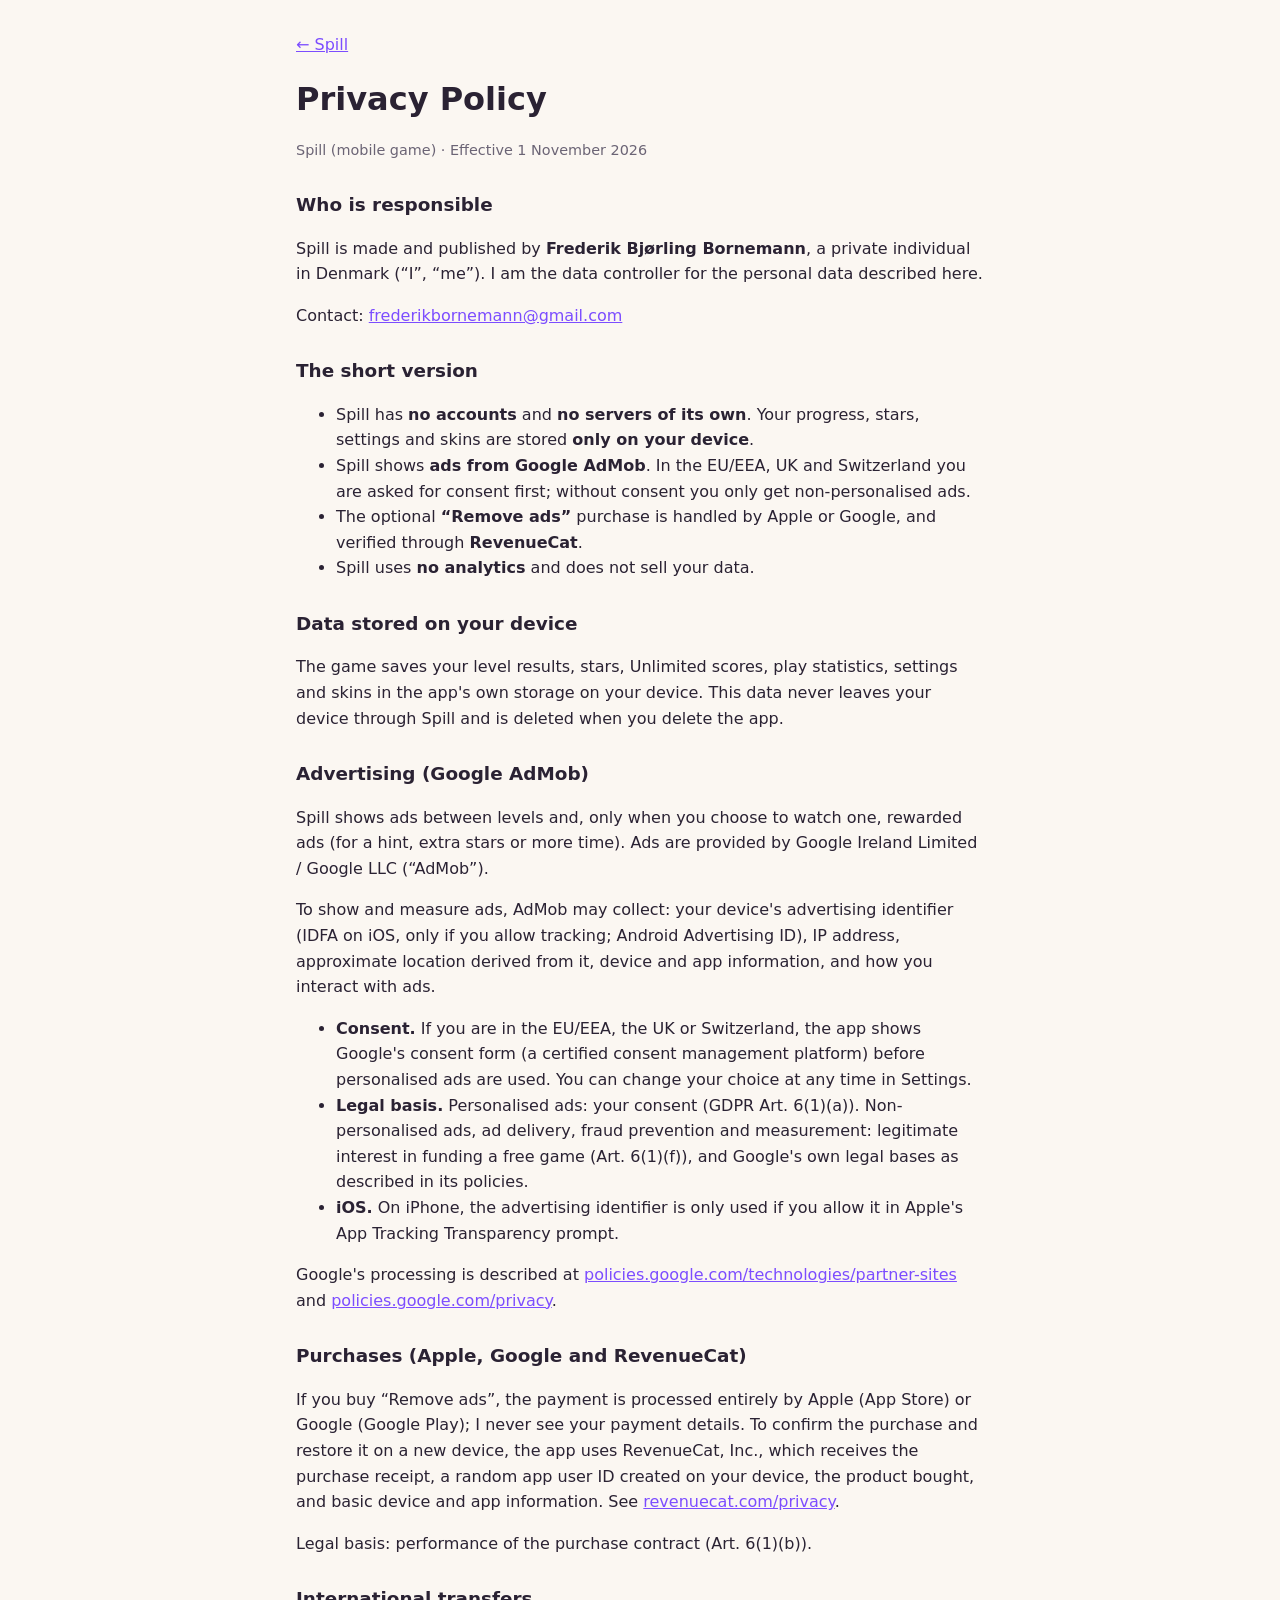
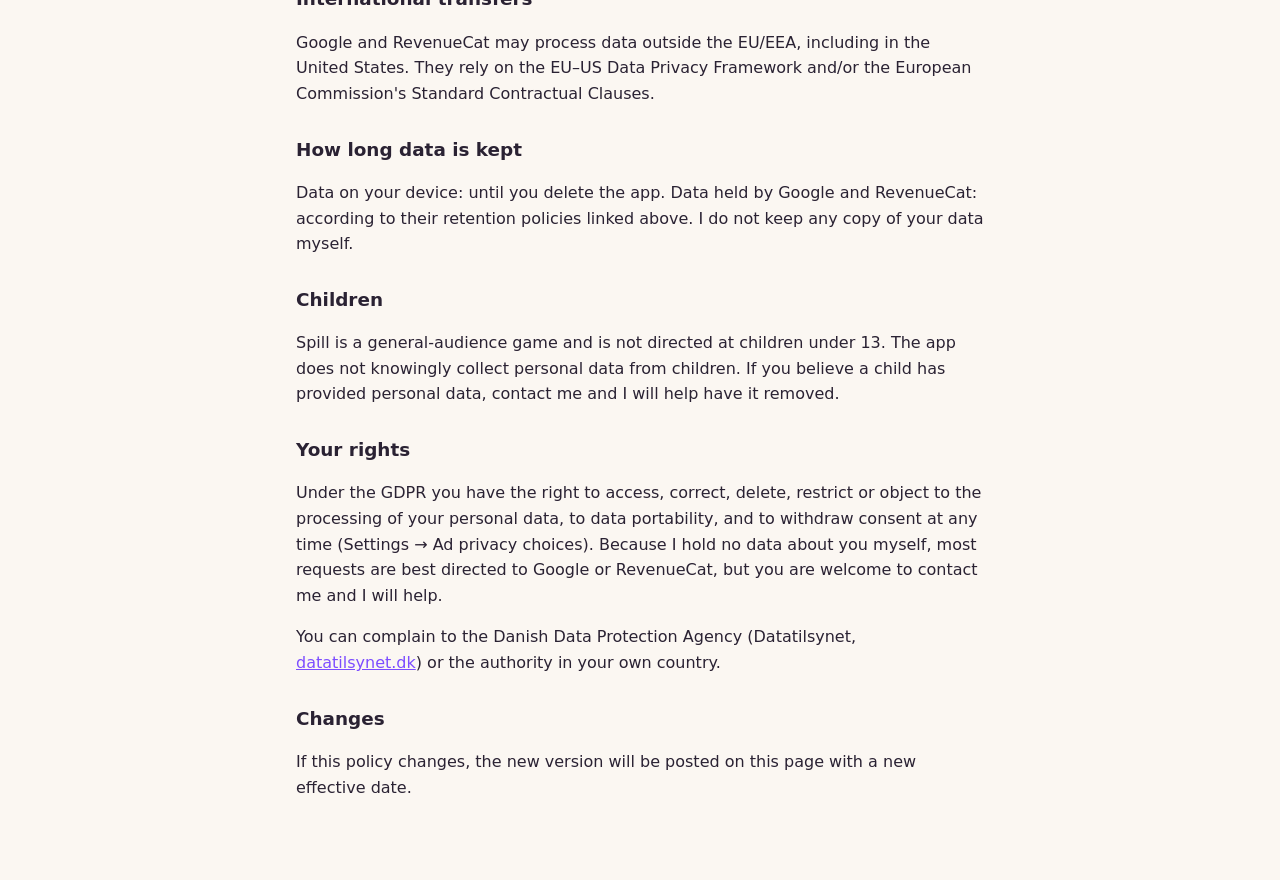
==== privacy.html @ 4641cc76 "Privacy policy and terms of use for Spill" ====
<!doctype html>
<html lang="en">
<head>
<meta charset="utf-8">
<meta name="viewport" content="width=device-width, initial-scale=1">
<title>Spill – Privacy Policy</title>
<link rel="stylesheet" href="style.css">
</head>
<body>
<main>
<p class="back"><a href="index.html">← Spill</a></p>
<h1>Privacy Policy</h1>
<p class="meta">Spill (mobile game) · Effective 1 November 2026</p>

<h2>Who is responsible</h2>
<p>Spill is made and published by <strong>Frederik Bjørling Bornemann</strong>, a private individual in Denmark (“I”, “me”). I am the data controller for the personal data described here.</p>
<p>Contact: <a href="mailto:frederikbornemann@gmail.com">frederikbornemann@gmail.com</a></p>

<h2>The short version</h2>
<ul>
<li>Spill has <strong>no accounts</strong> and <strong>no servers of its own</strong>. Your progress, stars, settings and skins are stored <strong>only on your device</strong>.</li>
<li>Spill shows <strong>ads from Google AdMob</strong>. In the EU/EEA, UK and Switzerland you are asked for consent first; without consent you only get non-personalised ads.</li>
<li>The optional <strong>“Remove ads”</strong> purchase is handled by Apple or Google, and verified through <strong>RevenueCat</strong>.</li>
<li>Spill uses <strong>no analytics</strong> and does not sell your data.</li>
</ul>

<h2>Data stored on your device</h2>
<p>The game saves your level results, stars, Unlimited scores, play statistics, settings and skins in the app's own storage on your device. This data never leaves your device through Spill and is deleted when you delete the app.</p>

<h2>Advertising (Google AdMob)</h2>
<p>Spill shows ads between levels and, only when you choose to watch one, rewarded ads (for a hint, extra stars or more time). Ads are provided by Google Ireland Limited / Google LLC (“AdMob”).</p>
<p>To show and measure ads, AdMob may collect: your device's advertising identifier (IDFA on iOS, only if you allow tracking; Android Advertising ID), IP address, approximate location derived from it, device and app information, and how you interact with ads.</p>
<ul>
<li><strong>Consent.</strong> If you are in the EU/EEA, the UK or Switzerland, the app shows Google's consent form (a certified consent management platform) before personalised ads are used. You can change your choice at any time in Settings.</li>
<li><strong>Legal basis.</strong> Personalised ads: your consent (GDPR Art. 6(1)(a)). Non-personalised ads, ad delivery, fraud prevention and measurement: legitimate interest in funding a free game (Art. 6(1)(f)), and Google's own legal bases as described in its policies.</li>
<li><strong>iOS.</strong> On iPhone, the advertising identifier is only used if you allow it in Apple's App Tracking Transparency prompt.</li>
</ul>
<p>Google's processing is described at <a href="https://policies.google.com/technologies/partner-sites">policies.google.com/technologies/partner-sites</a> and <a href="https://policies.google.com/privacy">policies.google.com/privacy</a>.</p>

<h2>Purchases (Apple, Google and RevenueCat)</h2>
<p>If you buy “Remove ads”, the payment is processed entirely by Apple (App Store) or Google (Google Play); I never see your payment details. To confirm the purchase and restore it on a new device, the app uses RevenueCat, Inc., which receives the purchase receipt, a random app user ID created on your device, the product bought, and basic device and app information. See <a href="https://www.revenuecat.com/privacy">revenuecat.com/privacy</a>.</p>
<p>Legal basis: performance of the purchase contract (Art. 6(1)(b)).</p>

<h2>International transfers</h2>
<p>Google and RevenueCat may process data outside the EU/EEA, including in the United States. They rely on the EU–US Data Privacy Framework and/or the European Commission's Standard Contractual Clauses.</p>

<h2>How long data is kept</h2>
<p>Data on your device: until you delete the app. Data held by Google and RevenueCat: according to their retention policies linked above. I do not keep any copy of your data myself.</p>

<h2>Children</h2>
<p>Spill is a general-audience game and is not directed at children under 13. The app does not knowingly collect personal data from children. If you believe a child has provided personal data, contact me and I will help have it removed.</p>

<h2>Your rights</h2>
<p>Under the GDPR you have the right to access, correct, delete, restrict or object to the processing of your personal data, to data portability, and to withdraw consent at any time (Settings → Ad privacy choices). Because I hold no data about you myself, most requests are best directed to Google or RevenueCat, but you are welcome to contact me and I will help.</p>
<p>You can complain to the Danish Data Protection Agency (Datatilsynet, <a href="https://www.datatilsynet.dk">datatilsynet.dk</a>) or the authority in your own country.</p>

<h2>Changes</h2>
<p>If this policy changes, the new version will be posted on this page with a new effective date.</p>
</main>
</body>
</html>
---- style.css ----
:root { --bg: #fbf7f2; --text: #2a2233; --muted: #6b6475; --accent: #7c4dff; }
@media (prefers-color-scheme: dark) { :root { --bg: #17141c; --text: #f1edf6; --muted: #a59fb0; --accent: #b39dff; } }
* { box-sizing: border-box; }
body { margin: 0; background: var(--bg); color: var(--text); font: 16px/1.6 system-ui, -apple-system, "Segoe UI", Roboto, sans-serif; }
main { max-width: 720px; margin: 0 auto; padding: 32px 16px 64px; }
h1 { font-size: 2rem; margin: 0 0 4px; }
h2 { font-size: 1.15rem; margin: 28px 0 6px; }
a { color: var(--accent); }
.meta { color: var(--muted); font-size: 0.9rem; }
.back { margin: 0 0 16px; }
.links { font-size: 1.1rem; }
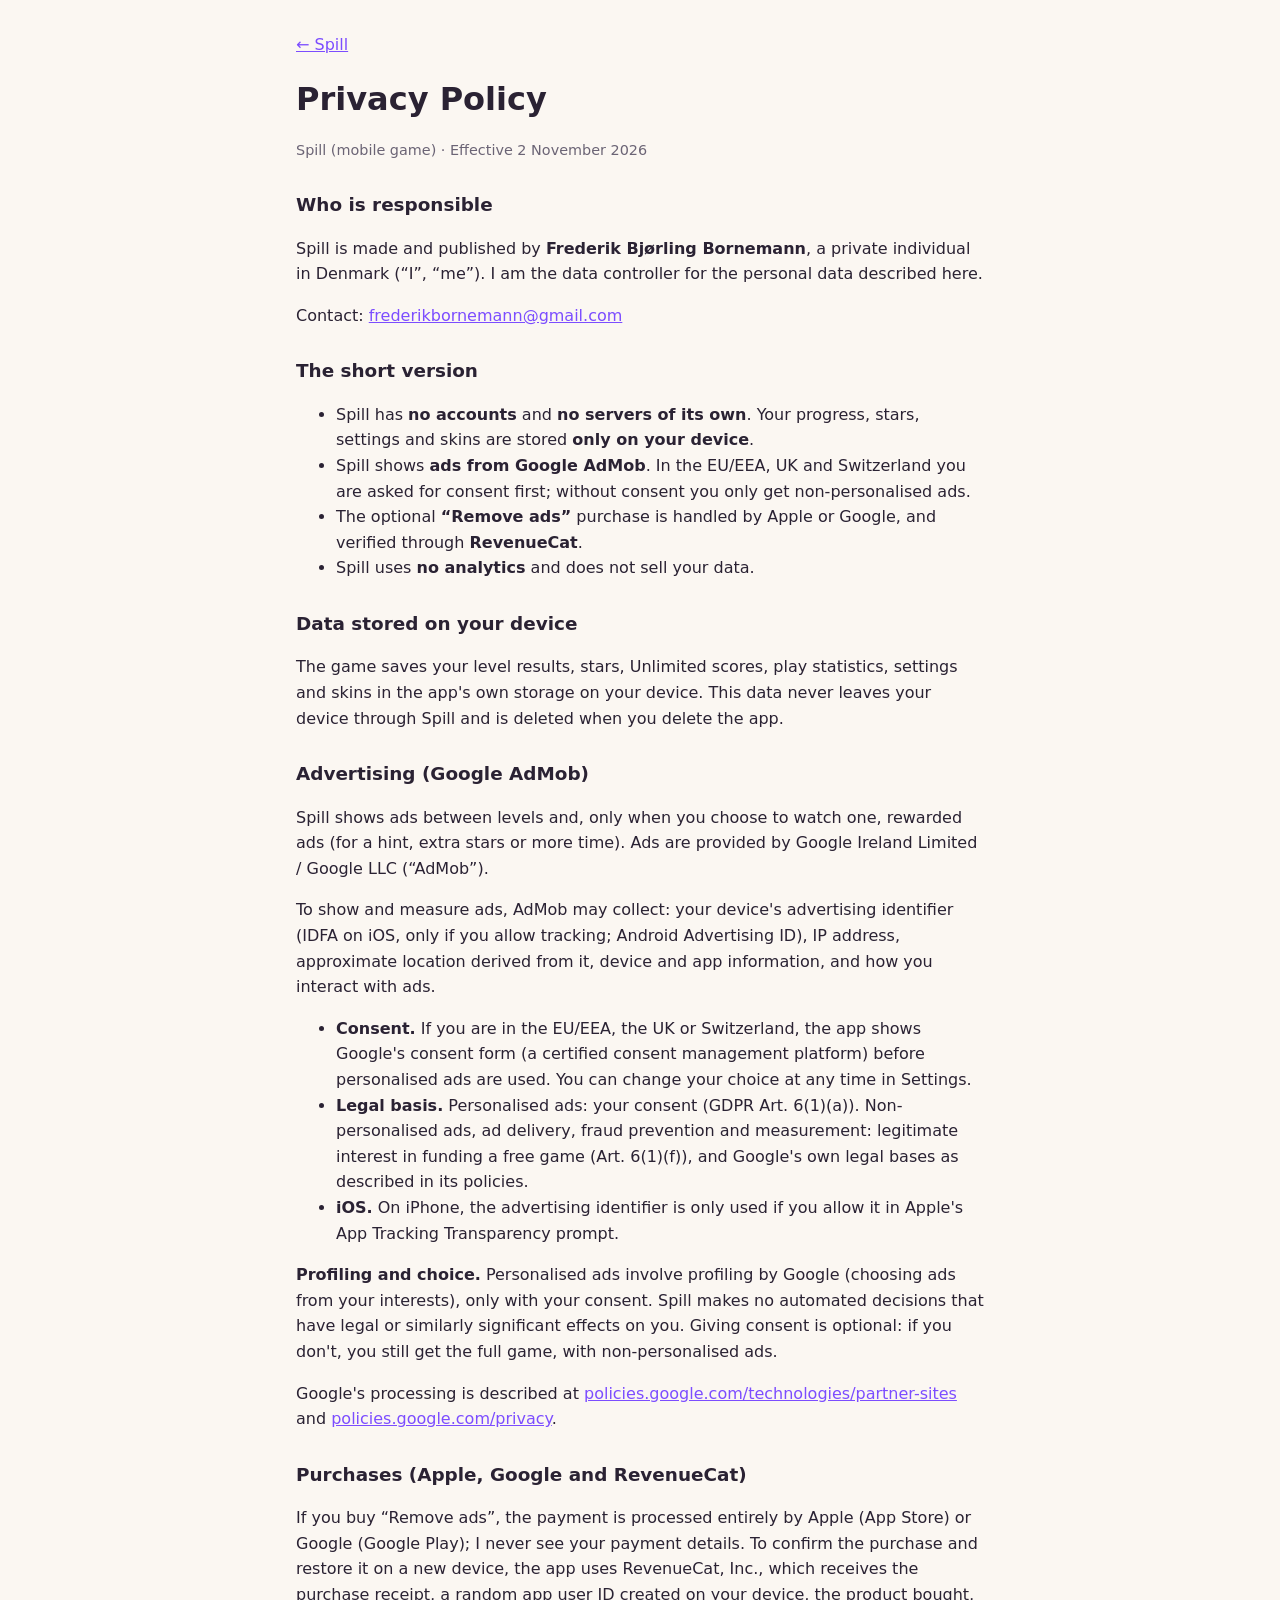
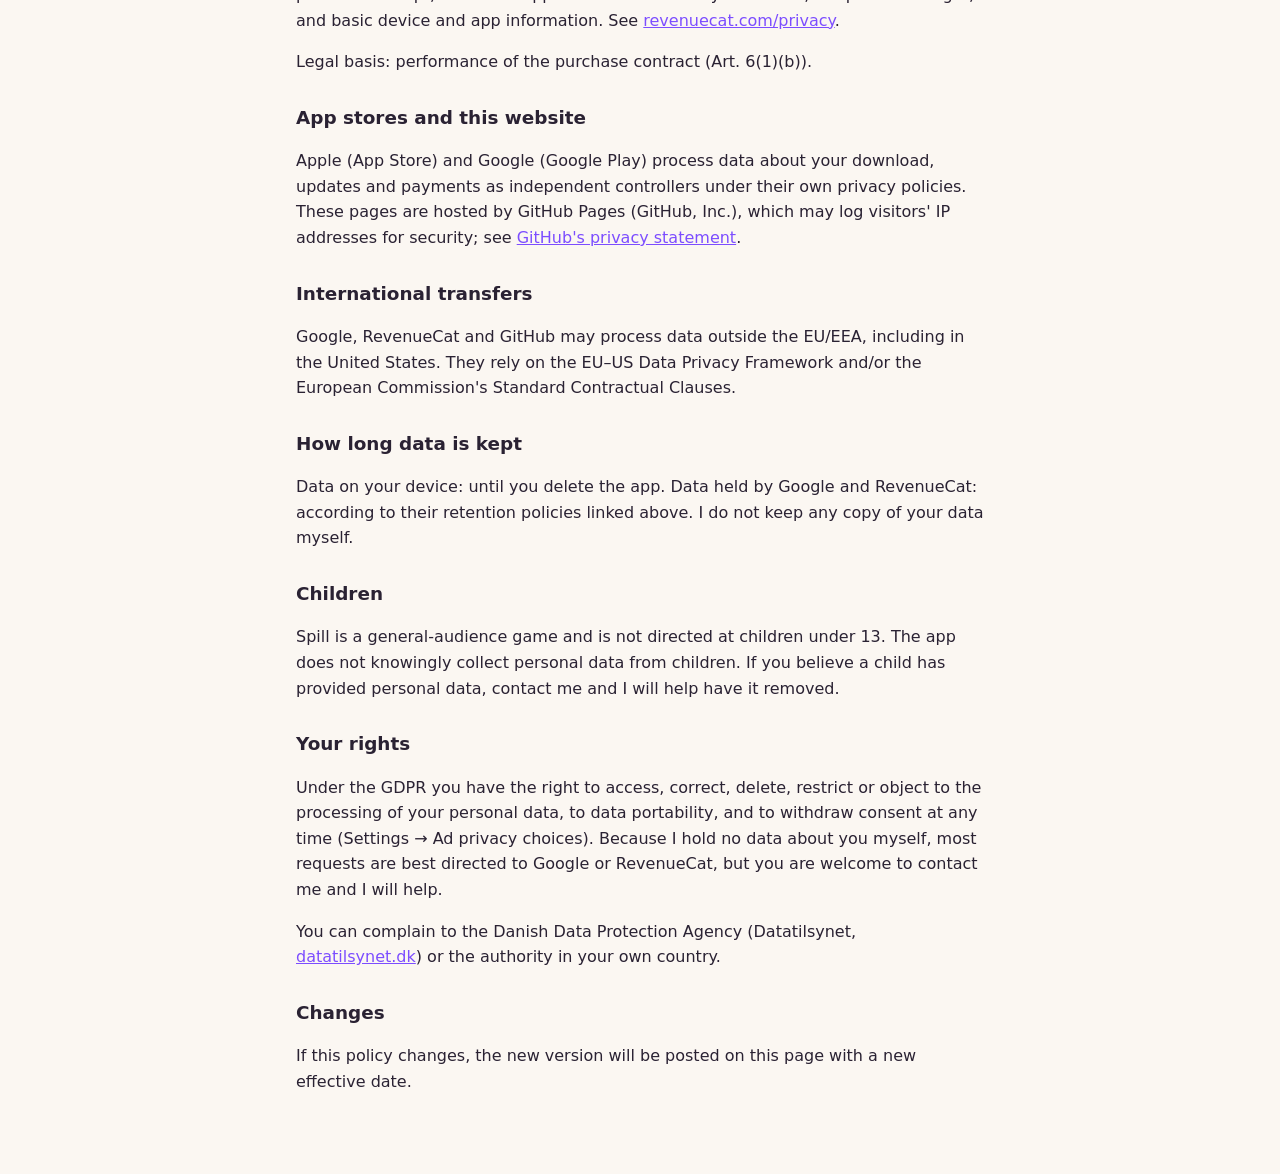
==== commit ee6f5b1e: "Privacy policy: profiling and optional consent, app stores and GitHub Pages" ====
--- a/privacy.html
+++ b/privacy.html
@@ -10,7 +10,7 @@
 <main>
 <p class="back"><a href="index.html">← Spill</a></p>
 <h1>Privacy Policy</h1>
-<p class="meta">Spill (mobile game) · Effective 1 November 2026</p>
+<p class="meta">Spill (mobile game) · Effective 2 November 2026</p>
 
 <h2>Who is responsible</h2>
 <p>Spill is made and published by <strong>Frederik Bjørling Bornemann</strong>, a private individual in Denmark (“I”, “me”). I am the data controller for the personal data described here.</p>
@@ -35,14 +35,18 @@
 <li><strong>Legal basis.</strong> Personalised ads: your consent (GDPR Art. 6(1)(a)). Non-personalised ads, ad delivery, fraud prevention and measurement: legitimate interest in funding a free game (Art. 6(1)(f)), and Google's own legal bases as described in its policies.</li>
 <li><strong>iOS.</strong> On iPhone, the advertising identifier is only used if you allow it in Apple's App Tracking Transparency prompt.</li>
 </ul>
+<p><strong>Profiling and choice.</strong> Personalised ads involve profiling by Google (choosing ads from your interests), only with your consent. Spill makes no automated decisions that have legal or similarly significant effects on you. Giving consent is optional: if you don't, you still get the full game, with non-personalised ads.</p>
 <p>Google's processing is described at <a href="https://policies.google.com/technologies/partner-sites">policies.google.com/technologies/partner-sites</a> and <a href="https://policies.google.com/privacy">policies.google.com/privacy</a>.</p>
 
 <h2>Purchases (Apple, Google and RevenueCat)</h2>
 <p>If you buy “Remove ads”, the payment is processed entirely by Apple (App Store) or Google (Google Play); I never see your payment details. To confirm the purchase and restore it on a new device, the app uses RevenueCat, Inc., which receives the purchase receipt, a random app user ID created on your device, the product bought, and basic device and app information. See <a href="https://www.revenuecat.com/privacy">revenuecat.com/privacy</a>.</p>
 <p>Legal basis: performance of the purchase contract (Art. 6(1)(b)).</p>
 
+<h2>App stores and this website</h2>
+<p>Apple (App Store) and Google (Google Play) process data about your download, updates and payments as independent controllers under their own privacy policies. These pages are hosted by GitHub Pages (GitHub, Inc.), which may log visitors' IP addresses for security; see <a href="https://docs.github.com/en/site-policy/privacy-policies/github-general-privacy-statement">GitHub's privacy statement</a>.</p>
+
 <h2>International transfers</h2>
-<p>Google and RevenueCat may process data outside the EU/EEA, including in the United States. They rely on the EU–US Data Privacy Framework and/or the European Commission's Standard Contractual Clauses.</p>
+<p>Google, RevenueCat and GitHub may process data outside the EU/EEA, including in the United States. They rely on the EU–US Data Privacy Framework and/or the European Commission's Standard Contractual Clauses.</p>
 
 <h2>How long data is kept</h2>
 <p>Data on your device: until you delete the app. Data held by Google and RevenueCat: according to their retention policies linked above. I do not keep any copy of your data myself.</p>
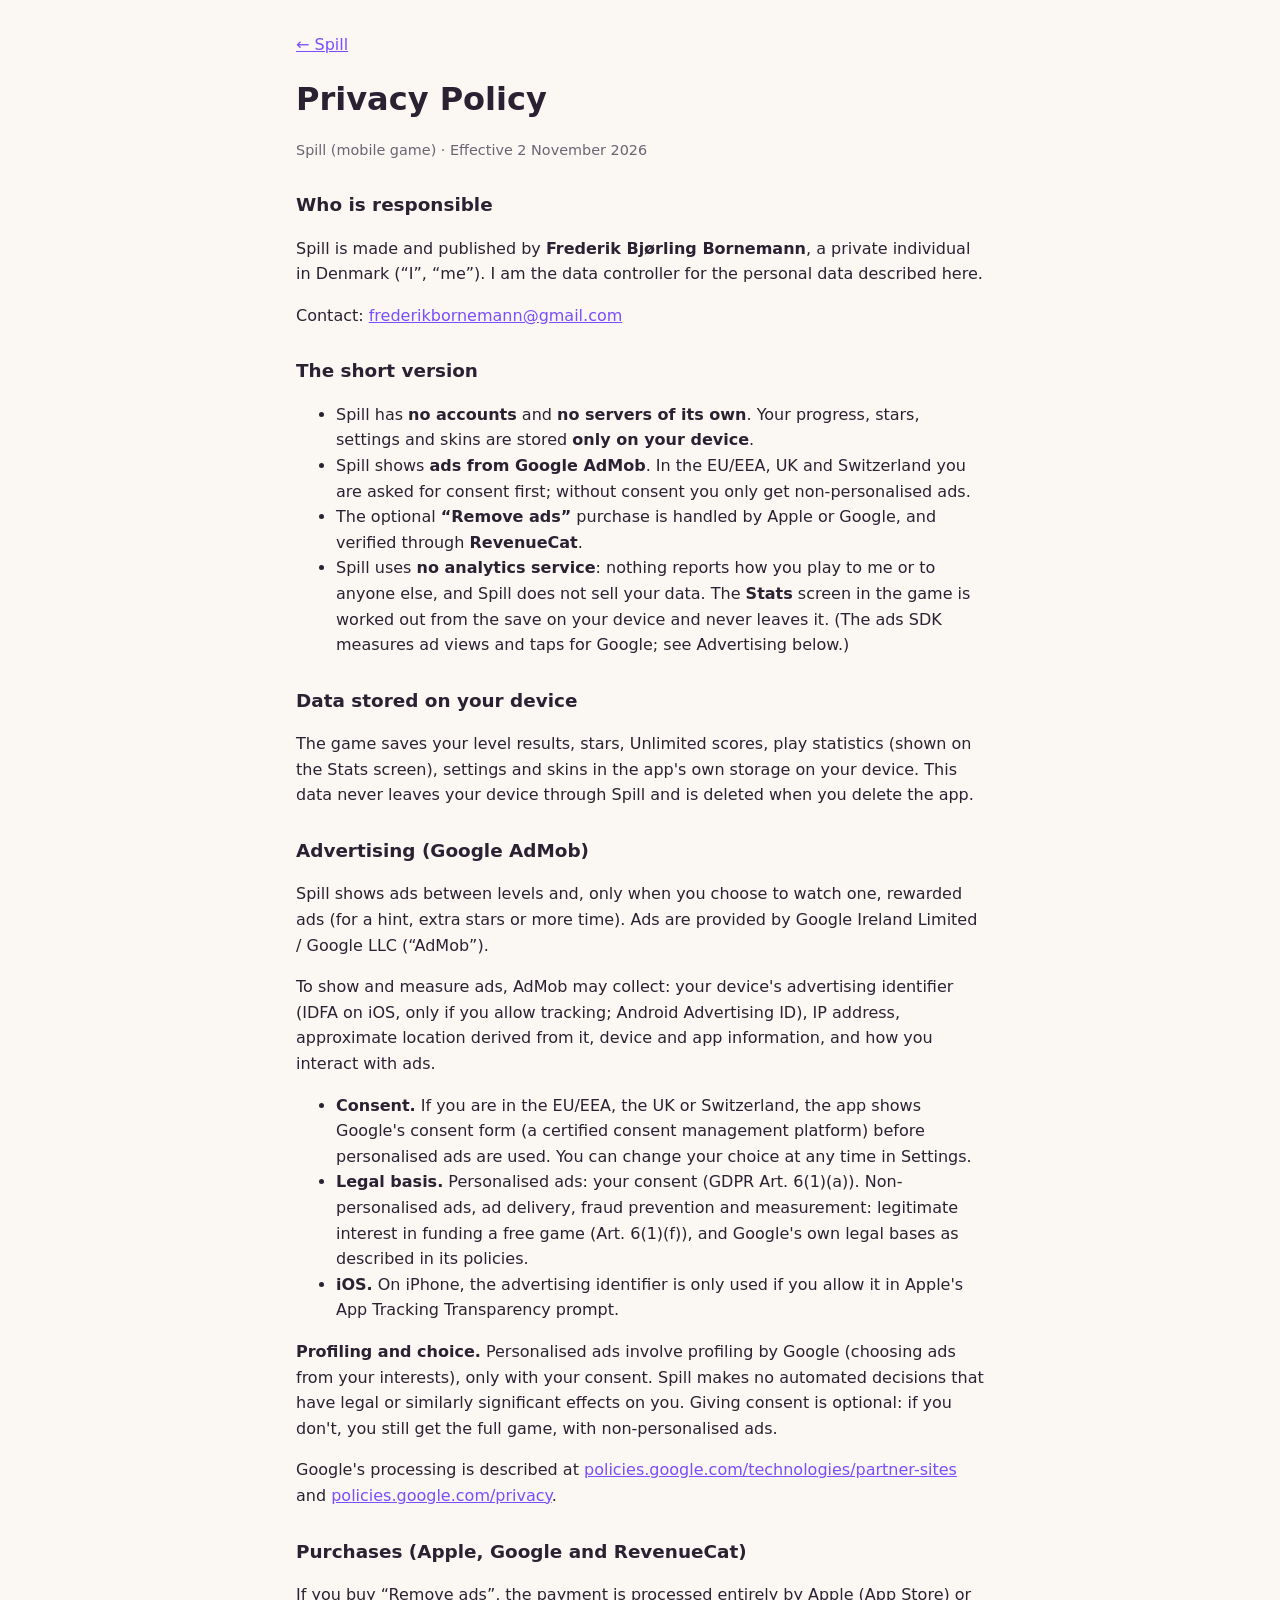
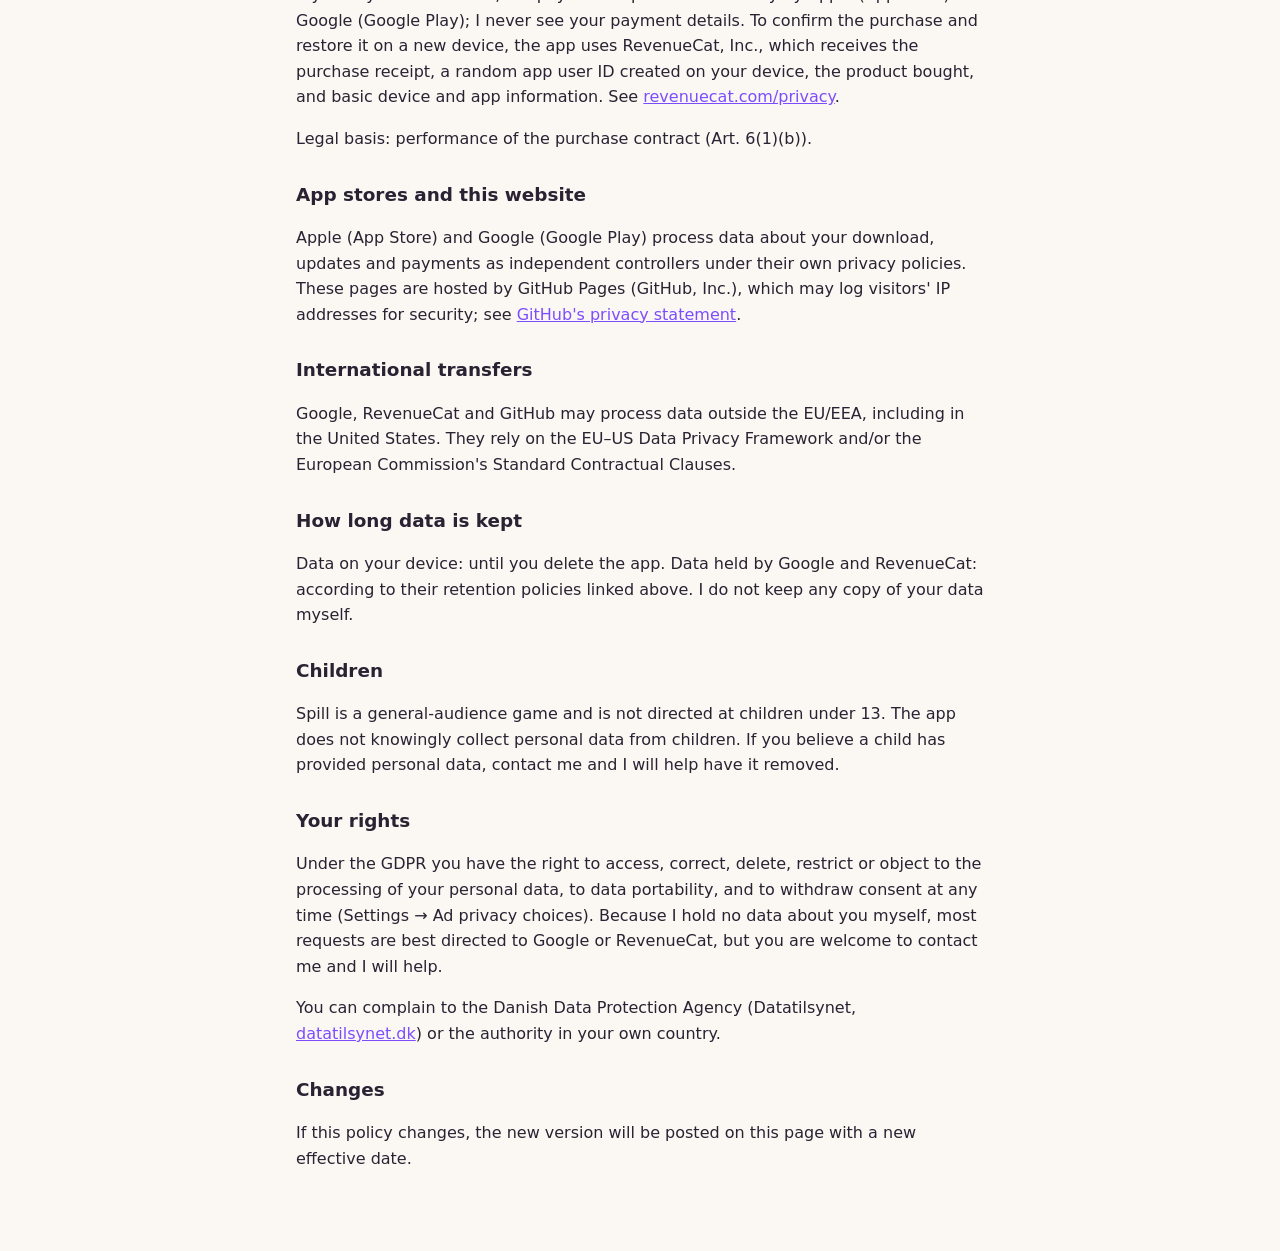
==== commit f1a01973: "Privacy policy: what 'no analytics' means" ====
--- a/privacy.html
+++ b/privacy.html
@@ -21,11 +21,11 @@
 <li>Spill has <strong>no accounts</strong> and <strong>no servers of its own</strong>. Your progress, stars, settings and skins are stored <strong>only on your device</strong>.</li>
 <li>Spill shows <strong>ads from Google AdMob</strong>. In the EU/EEA, UK and Switzerland you are asked for consent first; without consent you only get non-personalised ads.</li>
 <li>The optional <strong>“Remove ads”</strong> purchase is handled by Apple or Google, and verified through <strong>RevenueCat</strong>.</li>
-<li>Spill uses <strong>no analytics</strong> and does not sell your data.</li>
+<li>Spill uses <strong>no analytics service</strong>: nothing reports how you play to me or to anyone else, and Spill does not sell your data. The <strong>Stats</strong> screen in the game is worked out from the save on your device and never leaves it. (The ads SDK measures ad views and taps for Google; see Advertising below.)</li>
 </ul>
 
 <h2>Data stored on your device</h2>
-<p>The game saves your level results, stars, Unlimited scores, play statistics, settings and skins in the app's own storage on your device. This data never leaves your device through Spill and is deleted when you delete the app.</p>
+<p>The game saves your level results, stars, Unlimited scores, play statistics (shown on the Stats screen), settings and skins in the app's own storage on your device. This data never leaves your device through Spill and is deleted when you delete the app.</p>
 
 <h2>Advertising (Google AdMob)</h2>
 <p>Spill shows ads between levels and, only when you choose to watch one, rewarded ads (for a hint, extra stars or more time). Ads are provided by Google Ireland Limited / Google LLC (“AdMob”).</p>
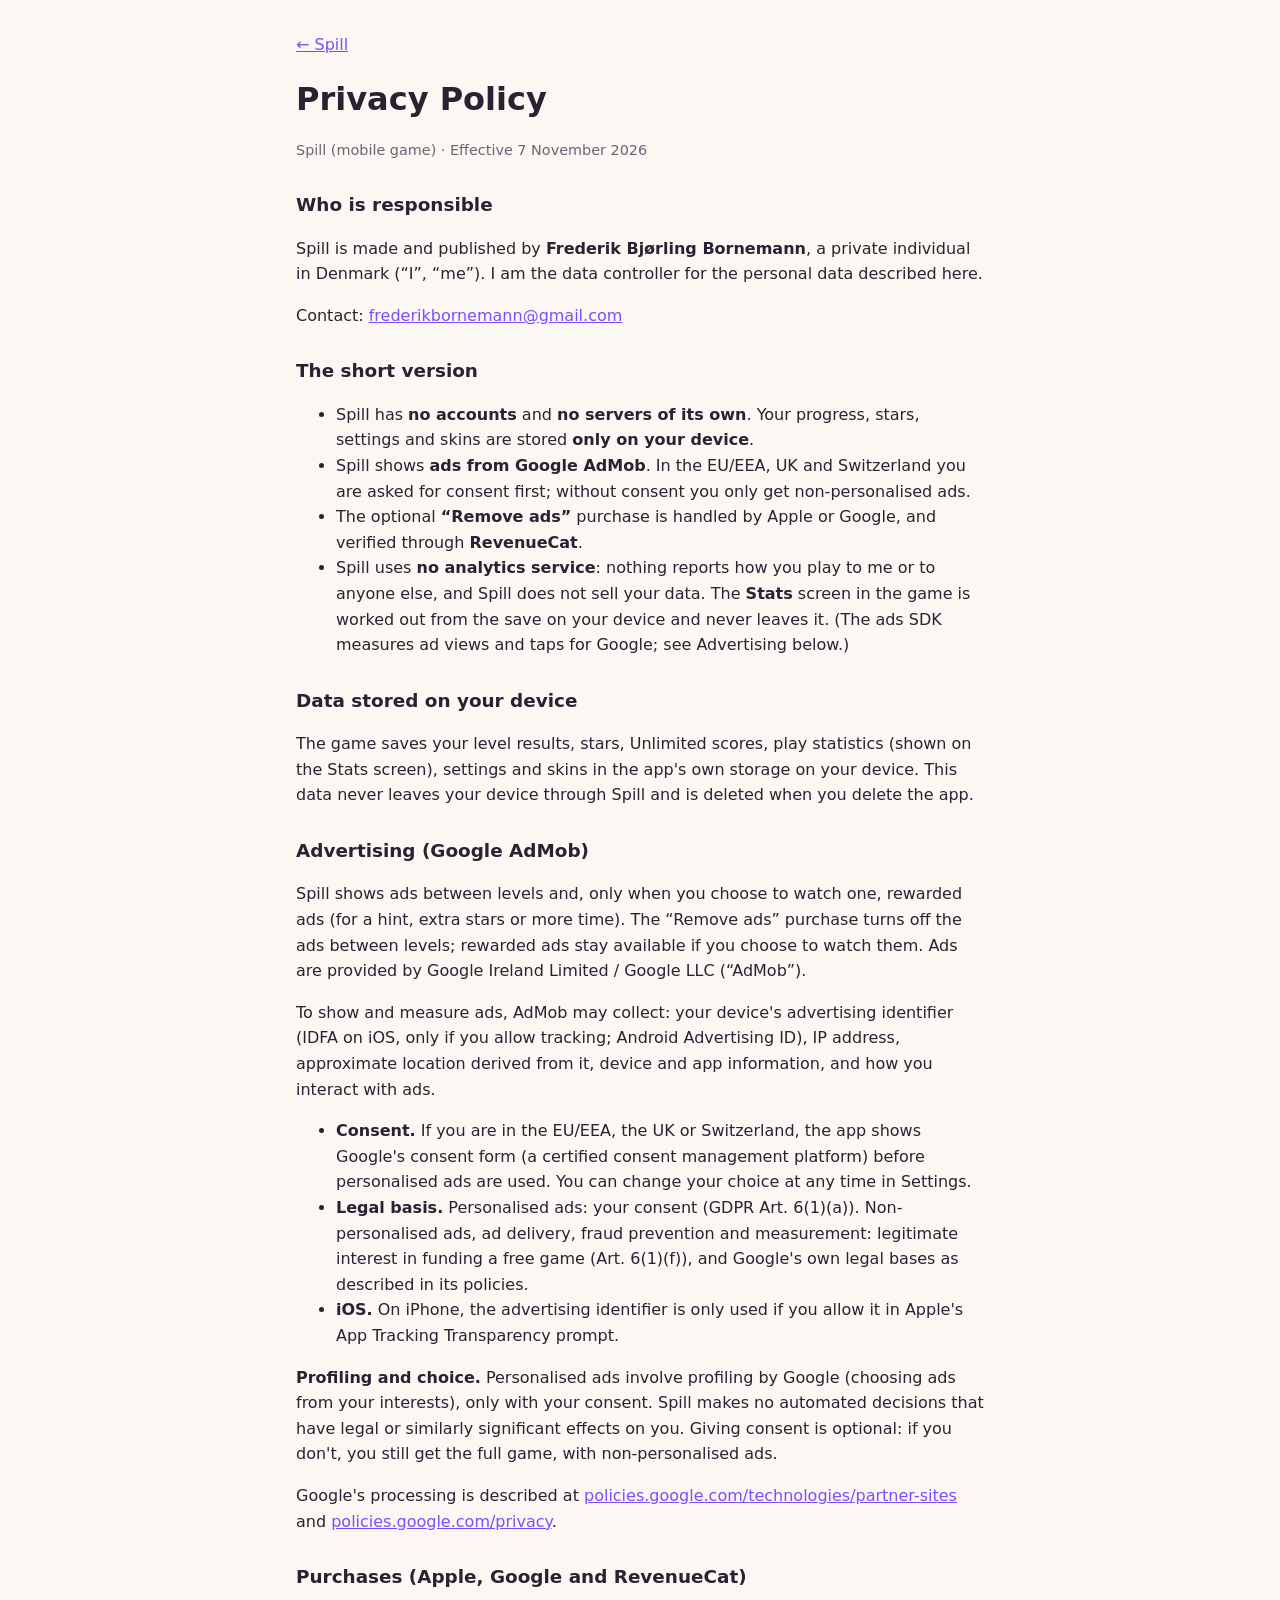
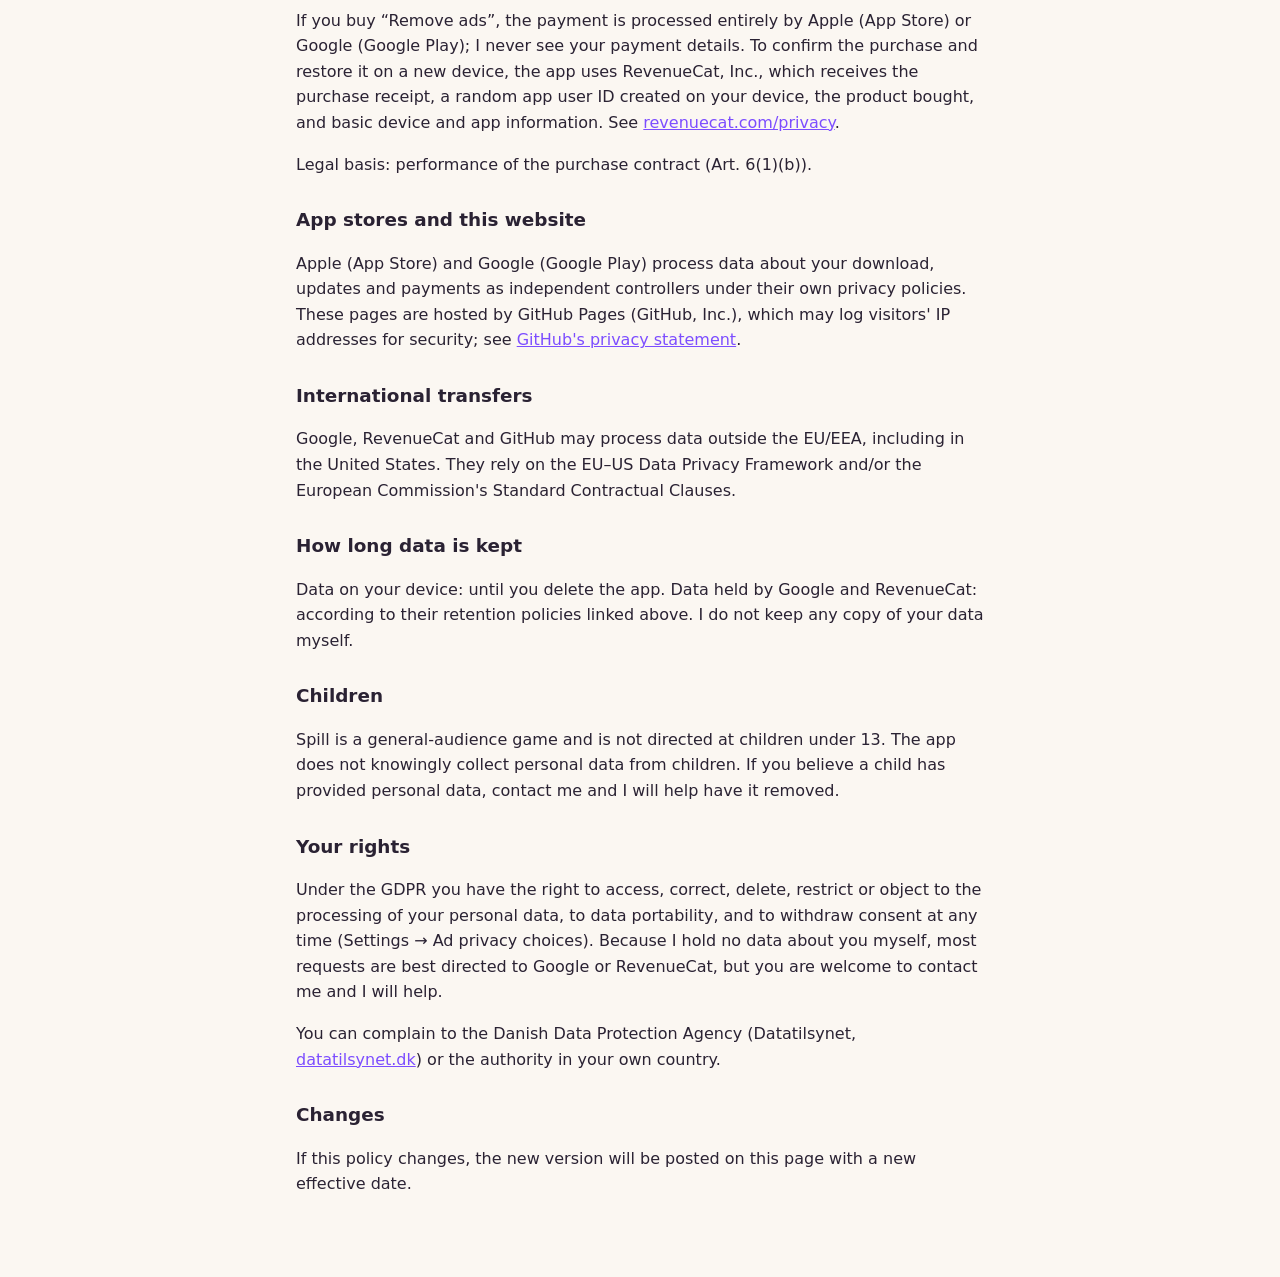
==== commit 2af5173a: "Clarify that Remove ads turns off ads between levels only Rewarded ads the player chooses to watch s" ====
--- a/privacy.html
+++ b/privacy.html
@@ -10,7 +10,7 @@
 <main>
 <p class="back"><a href="index.html">← Spill</a></p>
 <h1>Privacy Policy</h1>
-<p class="meta">Spill (mobile game) · Effective 2 November 2026</p>
+<p class="meta">Spill (mobile game) · Effective 7 November 2026</p>
 
 <h2>Who is responsible</h2>
 <p>Spill is made and published by <strong>Frederik Bjørling Bornemann</strong>, a private individual in Denmark (“I”, “me”). I am the data controller for the personal data described here.</p>
@@ -28,7 +28,7 @@
 <p>The game saves your level results, stars, Unlimited scores, play statistics (shown on the Stats screen), settings and skins in the app's own storage on your device. This data never leaves your device through Spill and is deleted when you delete the app.</p>
 
 <h2>Advertising (Google AdMob)</h2>
-<p>Spill shows ads between levels and, only when you choose to watch one, rewarded ads (for a hint, extra stars or more time). Ads are provided by Google Ireland Limited / Google LLC (“AdMob”).</p>
+<p>Spill shows ads between levels and, only when you choose to watch one, rewarded ads (for a hint, extra stars or more time). The “Remove ads” purchase turns off the ads between levels; rewarded ads stay available if you choose to watch them. Ads are provided by Google Ireland Limited / Google LLC (“AdMob”).</p>
 <p>To show and measure ads, AdMob may collect: your device's advertising identifier (IDFA on iOS, only if you allow tracking; Android Advertising ID), IP address, approximate location derived from it, device and app information, and how you interact with ads.</p>
 <ul>
 <li><strong>Consent.</strong> If you are in the EU/EEA, the UK or Switzerland, the app shows Google's consent form (a certified consent management platform) before personalised ads are used. You can change your choice at any time in Settings.</li>
